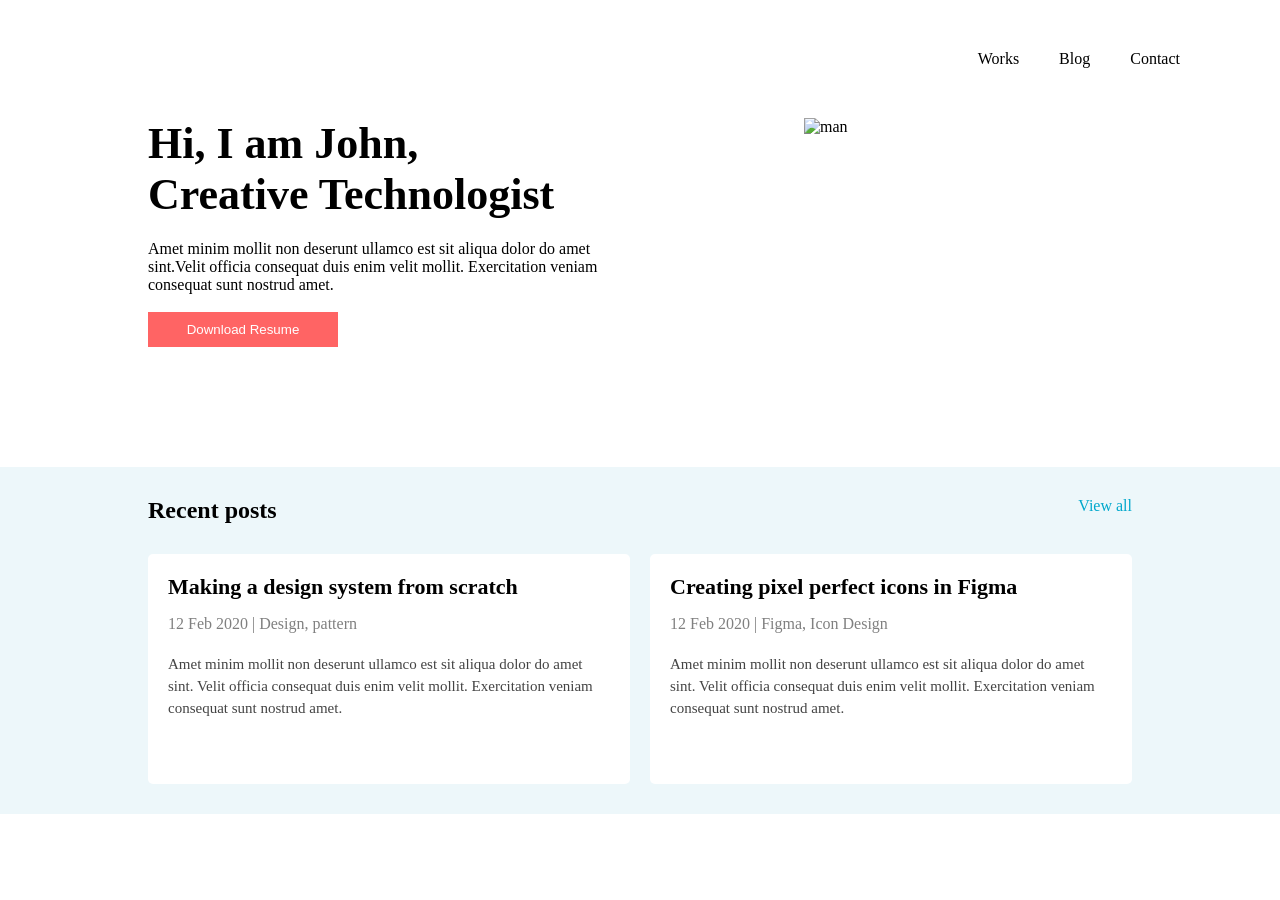
==== index.html @ c9267188 "index.html" ====
<!DOCTYPE html>
<html lang="en">

<head>
    <meta charset="UTF-8">
    <meta name="viewport" content="width=device-width, initial-scale=1.0">
    <title>Welcome To My Portfolio UI web</title>
    <style>
        * {
            margin: 0;
            padding: 0;
            box-sizing: border-box;
        }

        .list {
            list-style: none;
            display: flex;
            gap: 40px;
            justify-content: end;
            margin: 50px 100px 50px 100px;
        }

        .left {
            width: 50%;
            margin-left: 148px;
        }

        .right {
            width: 50%;
        }

        .select {
            display: flex;
            gap: 180px;
            margin-bottom:60px;
            padding-bottom:60px;
        }

        .button {
            background-color: #ff6464;
            color: #ffffff;
            border: none;
           
            border-radius: 0px;
            padding: 10px;
            margin-top: 18px;
            width: 190px;

        }
        .right img{
    width: 300px;
    max-width: 100%;
}

        .recent-posts {
            background-color: #edf7fa;
            padding: 30px 148px;
        }

        .top {
            display: flex;
            justify-content: space-between;
            margin-bottom: 30px;
            
        }

        .top h2 {
            font-size: 24px;
        }

        .top a {
            text-decoration: none;
            color: #00a8cc;
        }

        .cards {
            display: flex;
            gap: 20px;
            align-items:stretch;
        }

        .card {
            background-color: white;
            padding: 20px;
            width:50%;
            border-radius: 5px;
            height:230px;
        }

        .card h3 {
            font-size: 22px;
            margin-bottom:15px;
        }

        .info {
            margin-bottom: 20px;
            color: gray;
        }

        .card p {
            line-height: 22px;
            font-size:15px;
            color: #444;
        }
    </style>
</head>

<body>
    <header>
        <nav>
            <ul class="list">
                <li>Works</li>
                <li>Blog</li>
                <li>Contact</li>
            </ul>
        </nav>
    </header>
    <section class="select">
        <div class="left">
            <h2 style="font-size:44px;">Hi, I am John,<br>
                Creative Technologist</h2>
            <p style="margin-top:20px;">Amet minim mollit non deserunt ullamco est sit aliqua dolor do amet <br>
                sint.Velit officia consequat duis
                enim velit mollit. Exercitation veniam <br> consequat sunt nostrud amet.</p>

            <button class="button">Download Resume</button>
        </div>
        <div class="right">
            <img src="/Images/manpic.png" alt="man">
        </div>
    </section>
    <section class="recent-posts">
        <div class="top">
            <h2>Recent posts</h2>
            <a href="">View all</a>
        </div>
        <div class="cards">

            <div class="card">
                <h3>Making a design system from scratch</h3>
                <div class="info">
                    12 Feb 2020 | Design, pattern
                </div>
                <p>
                    Amet minim mollit non deserunt ullamco est sit aliqua dolor do amet sint. Velit officia consequat
                    duis enim velit mollit. Exercitation veniam consequat sunt nostrud amet.
                </p>
            </div>
            <div class="card">
                <h3>Creating pixel perfect icons in Figma</h3>
                <div class="info">
                    12 Feb 2020 | Figma, Icon Design
                </div>
                <p>
                    Amet minim mollit non deserunt ullamco est sit aliqua dolor do amet sint. Velit officia consequat
                    duis enim velit mollit. Exercitation veniam consequat sunt nostrud amet.
                </p>
            </div>
        </div>
    </section>
</body>

</html>
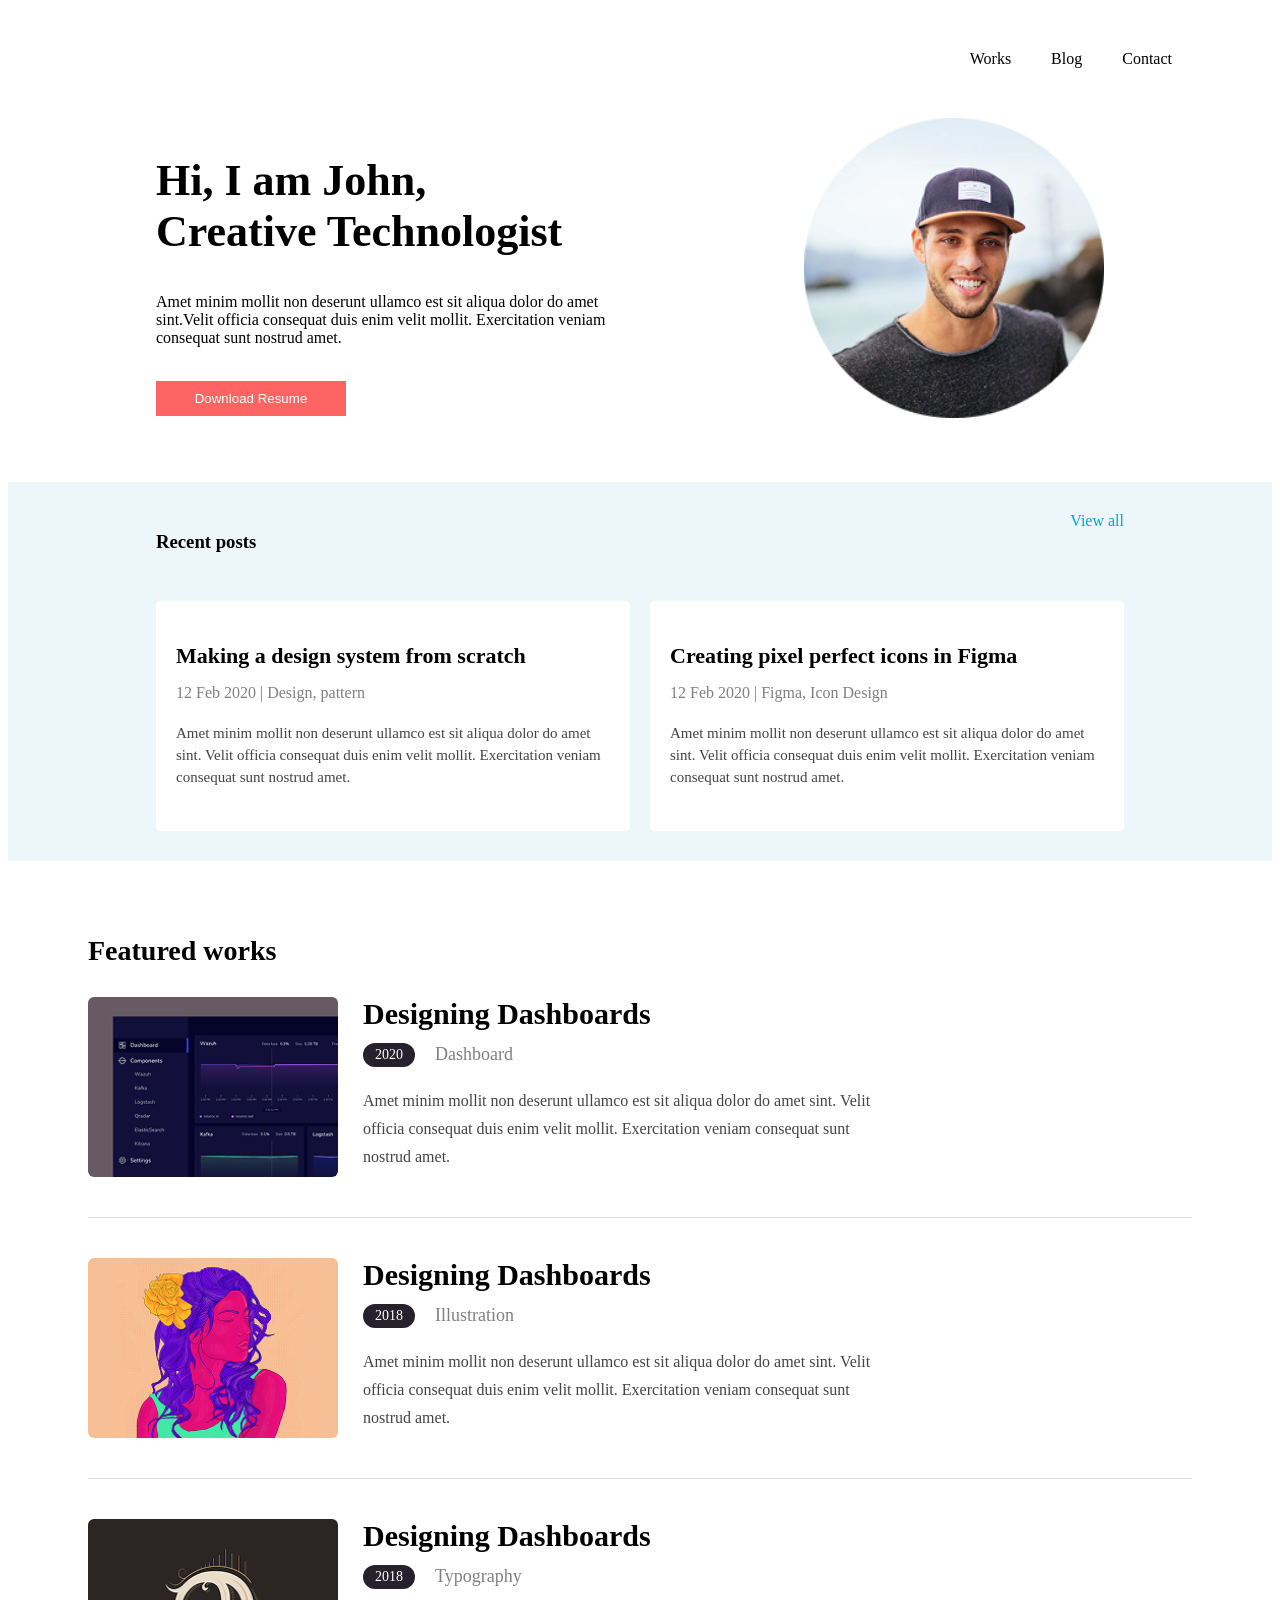
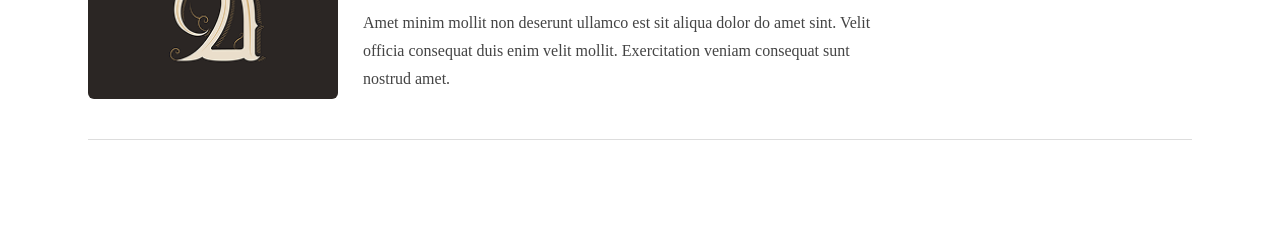
==== commit 1e7edd76: "add image in website" ====
--- a/index.html
+++ b/index.html
@@ -7,7 +7,7 @@
     <title>Welcome To My Portfolio UI web</title>
     <style>
         * {
-            margin: 0;
+
             padding: 0;
             box-sizing: border-box;
         }
@@ -29,28 +29,34 @@
             width: 50%;
         }
 
-        .select {
+        ul a {
+            text-decoration: none;
+            color: black;
+        }
+
+        .heroselect {
             display: flex;
             gap: 180px;
-            margin-bottom:60px;
-            padding-bottom:60px;
+            margin-bottom: 60px;
+
         }
 
         .button {
             background-color: #ff6464;
             color: #ffffff;
             border: none;
-           
+
             border-radius: 0px;
             padding: 10px;
             margin-top: 18px;
             width: 190px;
 
         }
-        .right img{
-    width: 300px;
-    max-width: 100%;
-}
+
+        .right img {
+            width: 300px;
+            max-width: 100%;
+        }
 
         .recent-posts {
             background-color: #edf7fa;
@@ -61,7 +67,7 @@
             display: flex;
             justify-content: space-between;
             margin-bottom: 30px;
-            
+
         }
 
         .top h2 {
@@ -76,20 +82,20 @@
         .cards {
             display: flex;
             gap: 20px;
-            align-items:stretch;
+            align-items: stretch;
         }
 
         .card {
             background-color: white;
             padding: 20px;
-            width:50%;
+            width: 50%;
             border-radius: 5px;
-            height:230px;
+            height: 230px;
         }
 
         .card h3 {
             font-size: 22px;
-            margin-bottom:15px;
+            margin-bottom: 15px;
         }
 
         .info {
@@ -99,8 +105,55 @@
 
         .card p {
             line-height: 22px;
-            font-size:15px;
+            font-size: 15px;
             color: #444;
+        }
+        .featured{
+            padding:50px 80px;
+        }
+        .featured h2{
+            margin-bottom:30px;
+            font-size:28px;
+        }
+        .work{
+            display:flex;
+            gap:25px;
+            margin-bottom: 40px;
+            border-bottom: 1px solid #ddd;
+            padding-bottom:30px;
+        }
+        .work img{
+            width: 250px;
+            height: 180px;
+            object-fit: cover;
+            border-radius:6px;
+        }
+        .content h3{
+            font-size: 30px;
+            margin-bottom: 15px;
+            margin: 0px;
+        }
+        .info{
+            display: flex;
+            align-items: center;
+            gap: 20px;
+            margin-bottom: 20px;
+            margin-top:12px;
+        }
+        .year{
+            background-color:rgba(14, 11, 24, 0.9);
+            color:white;
+            padding: 4px 12px;
+            border-radius: 20px;
+            font-size: 14px;
+        }
+        .category{
+            color:gray;
+            font-size: 18px;
+        }
+        .content p{
+            line-height: 28px;
+            color:#444;
         }
     </style>
 </head>
@@ -109,13 +162,13 @@
     <header>
         <nav>
             <ul class="list">
-                <li>Works</li>
-                <li>Blog</li>
-                <li>Contact</li>
+                <a href="">Works</a>
+                <a href="">Blog</a>
+                <a href="">Contact</a>
             </ul>
         </nav>
     </header>
-    <section class="select">
+    <section class="heroselect">
         <div class="left">
             <h2 style="font-size:44px;">Hi, I am John,<br>
                 Creative Technologist</h2>
@@ -131,7 +184,7 @@
     </section>
     <section class="recent-posts">
         <div class="top">
-            <h2>Recent posts</h2>
+            <h3>Recent posts</h3>
             <a href="">View all</a>
         </div>
         <div class="cards">
@@ -158,6 +211,45 @@
             </div>
         </div>
     </section>
+    <section class="featured">
+        <h2>Featured works</h2>
+        <div class="work">
+            <img src="/Images/workimage.png" alt="workimg">
+            <div class="content">
+                <h3>Designing Dashboards</h3>
+                <div class="info">
+                    <span class="year">2020</span>
+                    <span class="category">Dashboard</span>
+                </div>
+                <p>Amet minim mollit non deserunt ullamco est sit aliqua dolor do amet sint. Velit <br> officia consequat
+                    duis enim velit mollit. Exercitation veniam consequat sunt <br> nostrud amet.</p>
+            </div>
+        </div>
+         <div class="work">
+            <img src="/Images/girlpic.png" alt="girlpic">
+            <div class="content">
+                <h3>Designing Dashboards</h3>
+                <div class="info">
+                    <span class="year">2018</span>
+                    <span class="category">Illustration</span>
+                </div>
+                <p>Amet minim mollit non deserunt ullamco est sit aliqua dolor do amet sint. Velit <br> officia consequat
+                    duis enim velit mollit. Exercitation veniam consequat sunt <br> nostrud amet.</p>
+            </div>
+        </div>
+        <div class="work">
+            <img src="/Images/designlogo.png" alt="designlogo">
+            <div class="content">
+                <h3>Designing Dashboards</h3>
+                <div class="info">
+                    <span class="year">2018</span>
+                    <span class="category">Typography</span>
+                </div>
+                <p>Amet minim mollit non deserunt ullamco est sit aliqua dolor do amet sint. Velit <br> officia consequat
+                    duis enim velit mollit. Exercitation veniam consequat sunt <br> nostrud amet.</p>
+            </div>
+        </div>
+    </section>
 </body>
 
 </html>
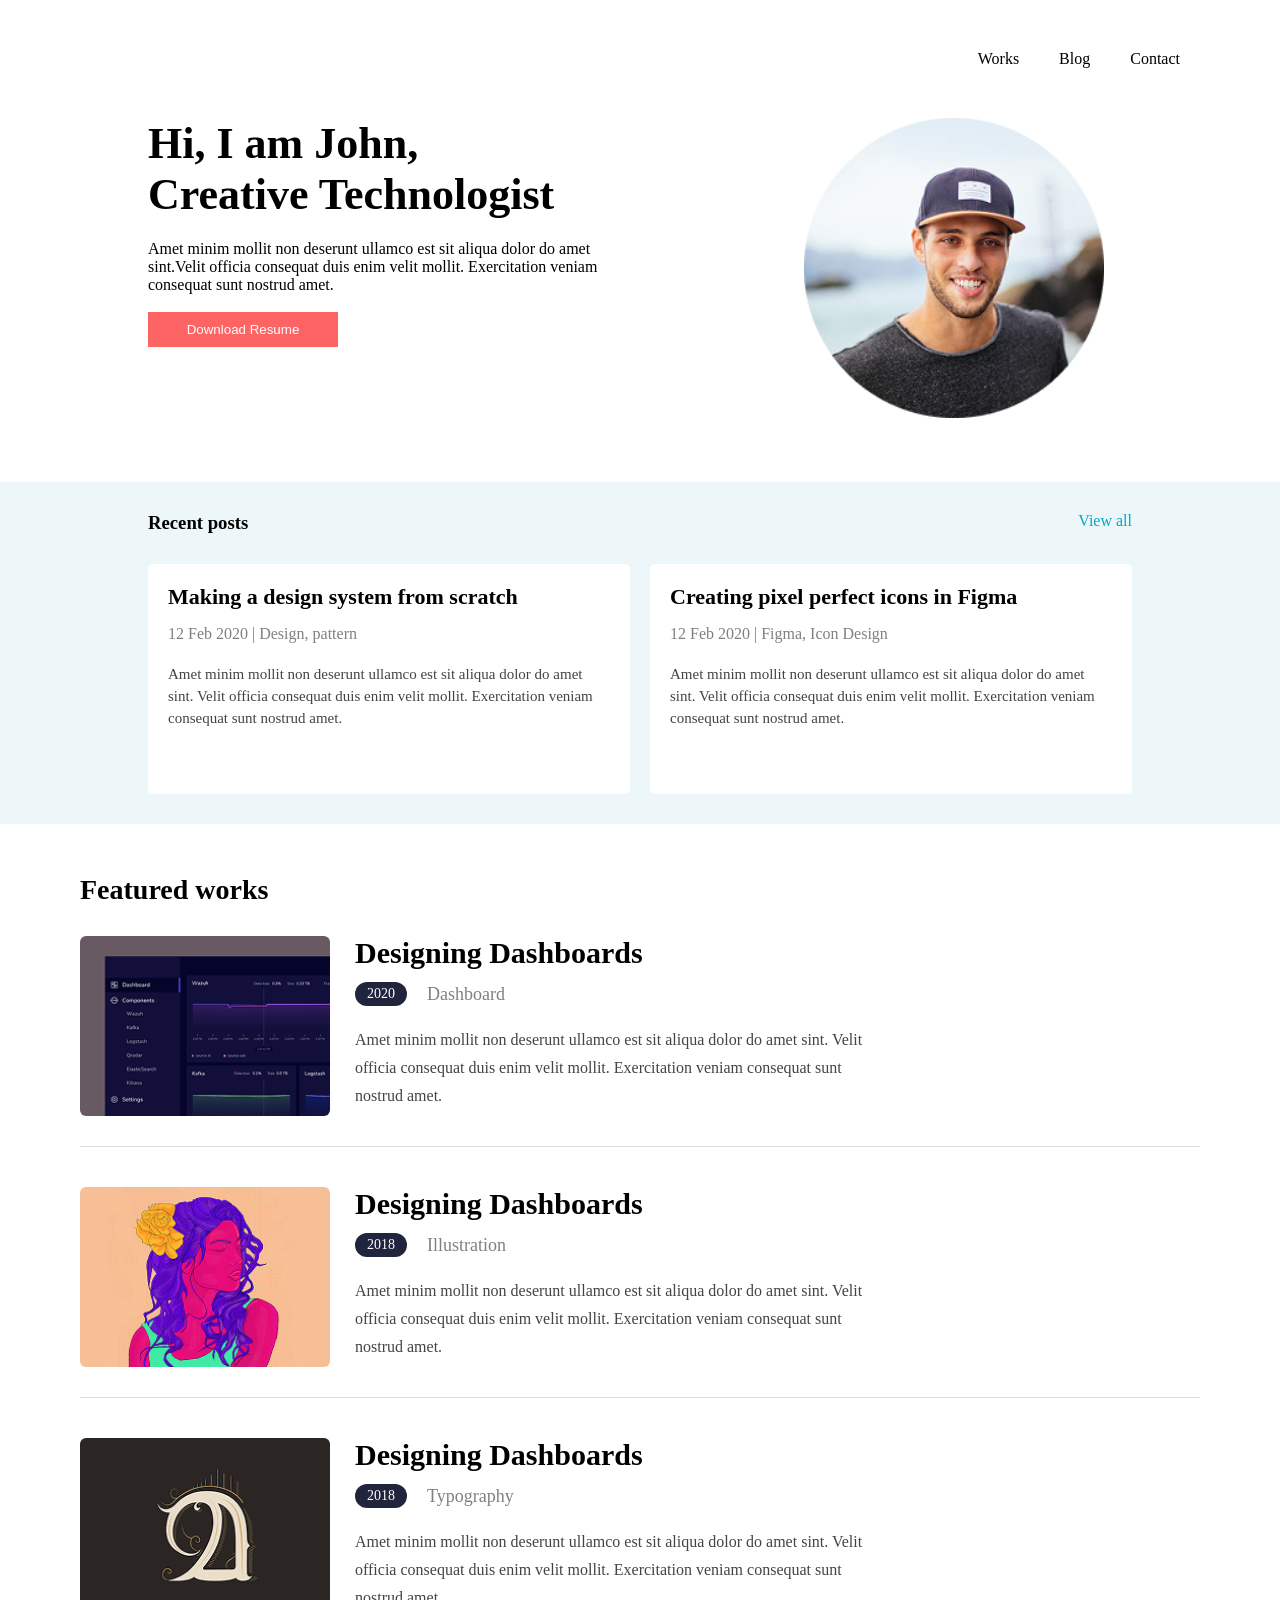
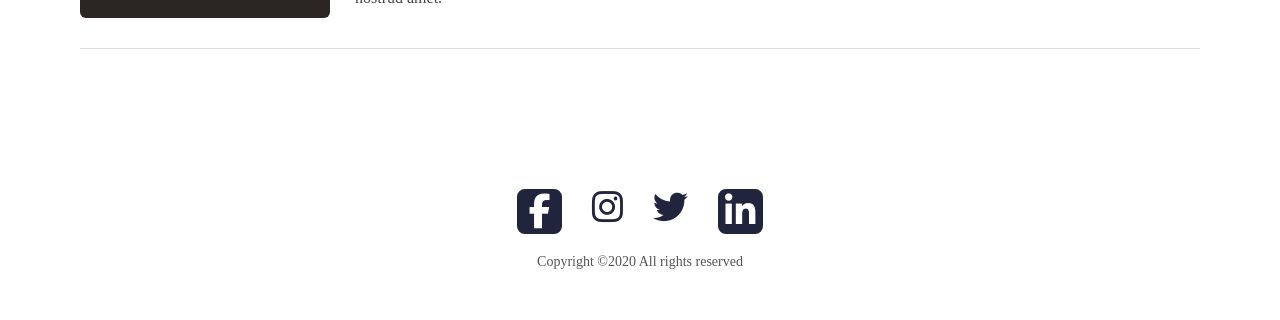
==== commit 1d7005a6: "compelete design" ====
--- a/index.html
+++ b/index.html
@@ -4,10 +4,11 @@
 <head>
     <meta charset="UTF-8">
     <meta name="viewport" content="width=device-width, initial-scale=1.0">
+    <link rel="stylesheet" href="https://cdnjs.cloudflare.com/ajax/libs/font-awesome/6.5.1/css/all.min.css">
     <title>Welcome To My Portfolio UI web</title>
     <style>
         * {
-
+            margin: 0;
             padding: 0;
             box-sizing: border-box;
         }
@@ -108,52 +109,95 @@
             font-size: 15px;
             color: #444;
         }
-        .featured{
-            padding:50px 80px;
-        }
-        .featured h2{
-            margin-bottom:30px;
-            font-size:28px;
-        }
-        .work{
-            display:flex;
-            gap:25px;
+
+        .featured {
+            padding: 50px 80px;
+        }
+
+        .featured h2 {
+            margin-bottom: 30px;
+            font-size: 28px;
+        }
+
+        .work {
+            display: flex;
+            gap: 25px;
             margin-bottom: 40px;
             border-bottom: 1px solid #ddd;
-            padding-bottom:30px;
-        }
-        .work img{
+            padding-bottom: 30px;
+        }
+
+        .work img {
             width: 250px;
             height: 180px;
             object-fit: cover;
-            border-radius:6px;
-        }
-        .content h3{
+            border-radius: 6px;
+        }
+
+        .content h3 {
             font-size: 30px;
             margin-bottom: 15px;
             margin: 0px;
         }
-        .info{
+
+        .info {
             display: flex;
             align-items: center;
             gap: 20px;
             margin-bottom: 20px;
-            margin-top:12px;
-        }
-        .year{
-            background-color:rgba(14, 11, 24, 0.9);
-            color:white;
+            margin-top: 12px;
+        }
+
+        .year {
+            background-color: #21243d;
+            color: white;
             padding: 4px 12px;
             border-radius: 20px;
             font-size: 14px;
         }
-        .category{
-            color:gray;
+
+        .category {
+            color: gray;
             font-size: 18px;
         }
-        .content p{
+
+        .content p {
             line-height: 28px;
-            color:#444;
+            color: #444;
+        }
+
+        .footer {
+            text-align: center;
+            padding: 50px 0;
+        }
+
+        .icons {
+            display: flex;
+            justify-content: center;
+            gap: 30px;
+            margin-bottom: 20px;
+        }
+
+        .icons a {
+            color: #21243d;
+            font-size: 35px;
+            text-decoration: none;
+        }
+.icon-type{
+    background-color: #21243d;
+    color:white;
+     border: 2px solid #21243d;
+    padding: 10px;
+    border-radius: 8px;
+    width: 45px;
+    height: 45px;
+    display: flex;
+    justify-content: center;
+    align-items: center;
+}
+        .footer p {
+            font-size: 14px;
+            color: #555;
         }
     </style>
 </head>
@@ -162,9 +206,9 @@
     <header>
         <nav>
             <ul class="list">
-                <a href="">Works</a>
-                <a href="">Blog</a>
-                <a href="">Contact</a>
+                <li> <a href="">Works</a></li>
+                <li> <a href="">Blog</a></li>
+                <li><a href="">Contact</a></li>
             </ul>
         </nav>
     </header>
@@ -221,11 +265,12 @@
                     <span class="year">2020</span>
                     <span class="category">Dashboard</span>
                 </div>
-                <p>Amet minim mollit non deserunt ullamco est sit aliqua dolor do amet sint. Velit <br> officia consequat
+                <p>Amet minim mollit non deserunt ullamco est sit aliqua dolor do amet sint. Velit <br> officia
+                    consequat
                     duis enim velit mollit. Exercitation veniam consequat sunt <br> nostrud amet.</p>
             </div>
         </div>
-         <div class="work">
+        <div class="work">
             <img src="/Images/girlpic.png" alt="girlpic">
             <div class="content">
                 <h3>Designing Dashboards</h3>
@@ -233,7 +278,8 @@
                     <span class="year">2018</span>
                     <span class="category">Illustration</span>
                 </div>
-                <p>Amet minim mollit non deserunt ullamco est sit aliqua dolor do amet sint. Velit <br> officia consequat
+                <p>Amet minim mollit non deserunt ullamco est sit aliqua dolor do amet sint. Velit <br> officia
+                    consequat
                     duis enim velit mollit. Exercitation veniam consequat sunt <br> nostrud amet.</p>
             </div>
         </div>
@@ -245,11 +291,29 @@
                     <span class="year">2018</span>
                     <span class="category">Typography</span>
                 </div>
-                <p>Amet minim mollit non deserunt ullamco est sit aliqua dolor do amet sint. Velit <br> officia consequat
+                <p>Amet minim mollit non deserunt ullamco est sit aliqua dolor do amet sint. Velit <br> officia
+                    consequat
                     duis enim velit mollit. Exercitation veniam consequat sunt <br> nostrud amet.</p>
             </div>
         </div>
     </section>
+    <footer class="footer">
+        <div class="icons">
+            <a href="" class="icon-type">
+                <i class="fa-brands fa-facebook-f" style="color: white;"></i>
+            </a>
+            <a href="">
+                <i class="fa-brands fa-instagram"></i>
+            </a>
+            <a href="">
+                <i class="fa-brands fa-twitter"></i>
+            </a>
+            <a href="" class="icon-type">
+                <i class="fa-brands fa-linkedin-in" style="color: white;"></i>
+            </a>
+        </div>
+        <p>Copyright ©2020 All rights reserved </p>
+    </footer>
 </body>
 
 </html>
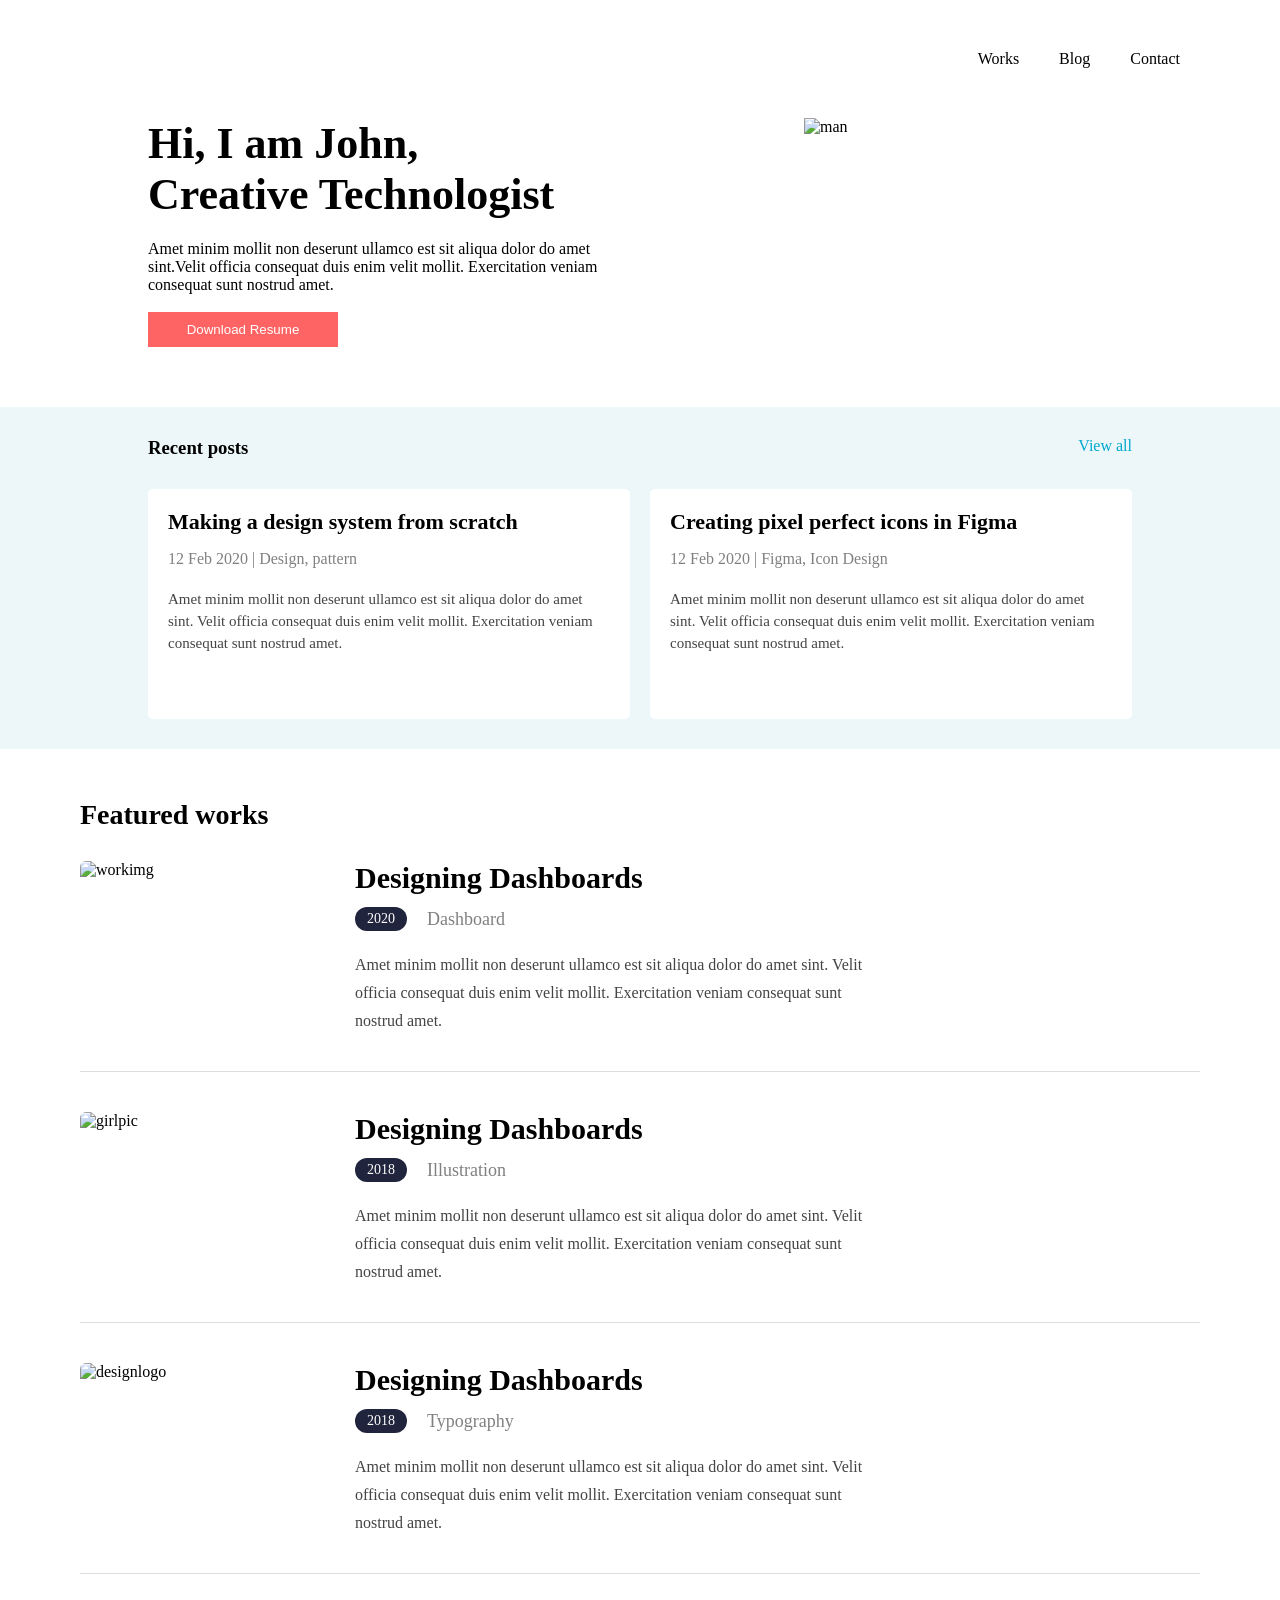
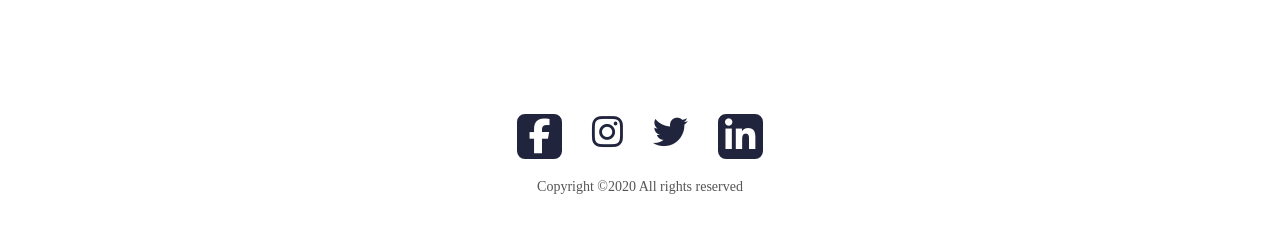
==== commit ae48d66a: "change folder name" ====
--- a/index.html
+++ b/index.html
@@ -223,7 +223,7 @@
             <button class="button">Download Resume</button>
         </div>
         <div class="right">
-            <img src="/Images/manpic.png" alt="man">
+            <img src="images/manpic.png" alt="man">
         </div>
     </section>
     <section class="recent-posts">
@@ -258,7 +258,7 @@
     <section class="featured">
         <h2>Featured works</h2>
         <div class="work">
-            <img src="/Images/workimage.png" alt="workimg">
+            <img src="images/workimage.png" alt="workimg">
             <div class="content">
                 <h3>Designing Dashboards</h3>
                 <div class="info">
@@ -271,7 +271,7 @@
             </div>
         </div>
         <div class="work">
-            <img src="/Images/girlpic.png" alt="girlpic">
+            <img src="images/girlpic.png" alt="girlpic">
             <div class="content">
                 <h3>Designing Dashboards</h3>
                 <div class="info">
@@ -284,7 +284,7 @@
             </div>
         </div>
         <div class="work">
-            <img src="/Images/designlogo.png" alt="designlogo">
+            <img src="images/designlogo.png" alt="designlogo">
             <div class="content">
                 <h3>Designing Dashboards</h3>
                 <div class="info">
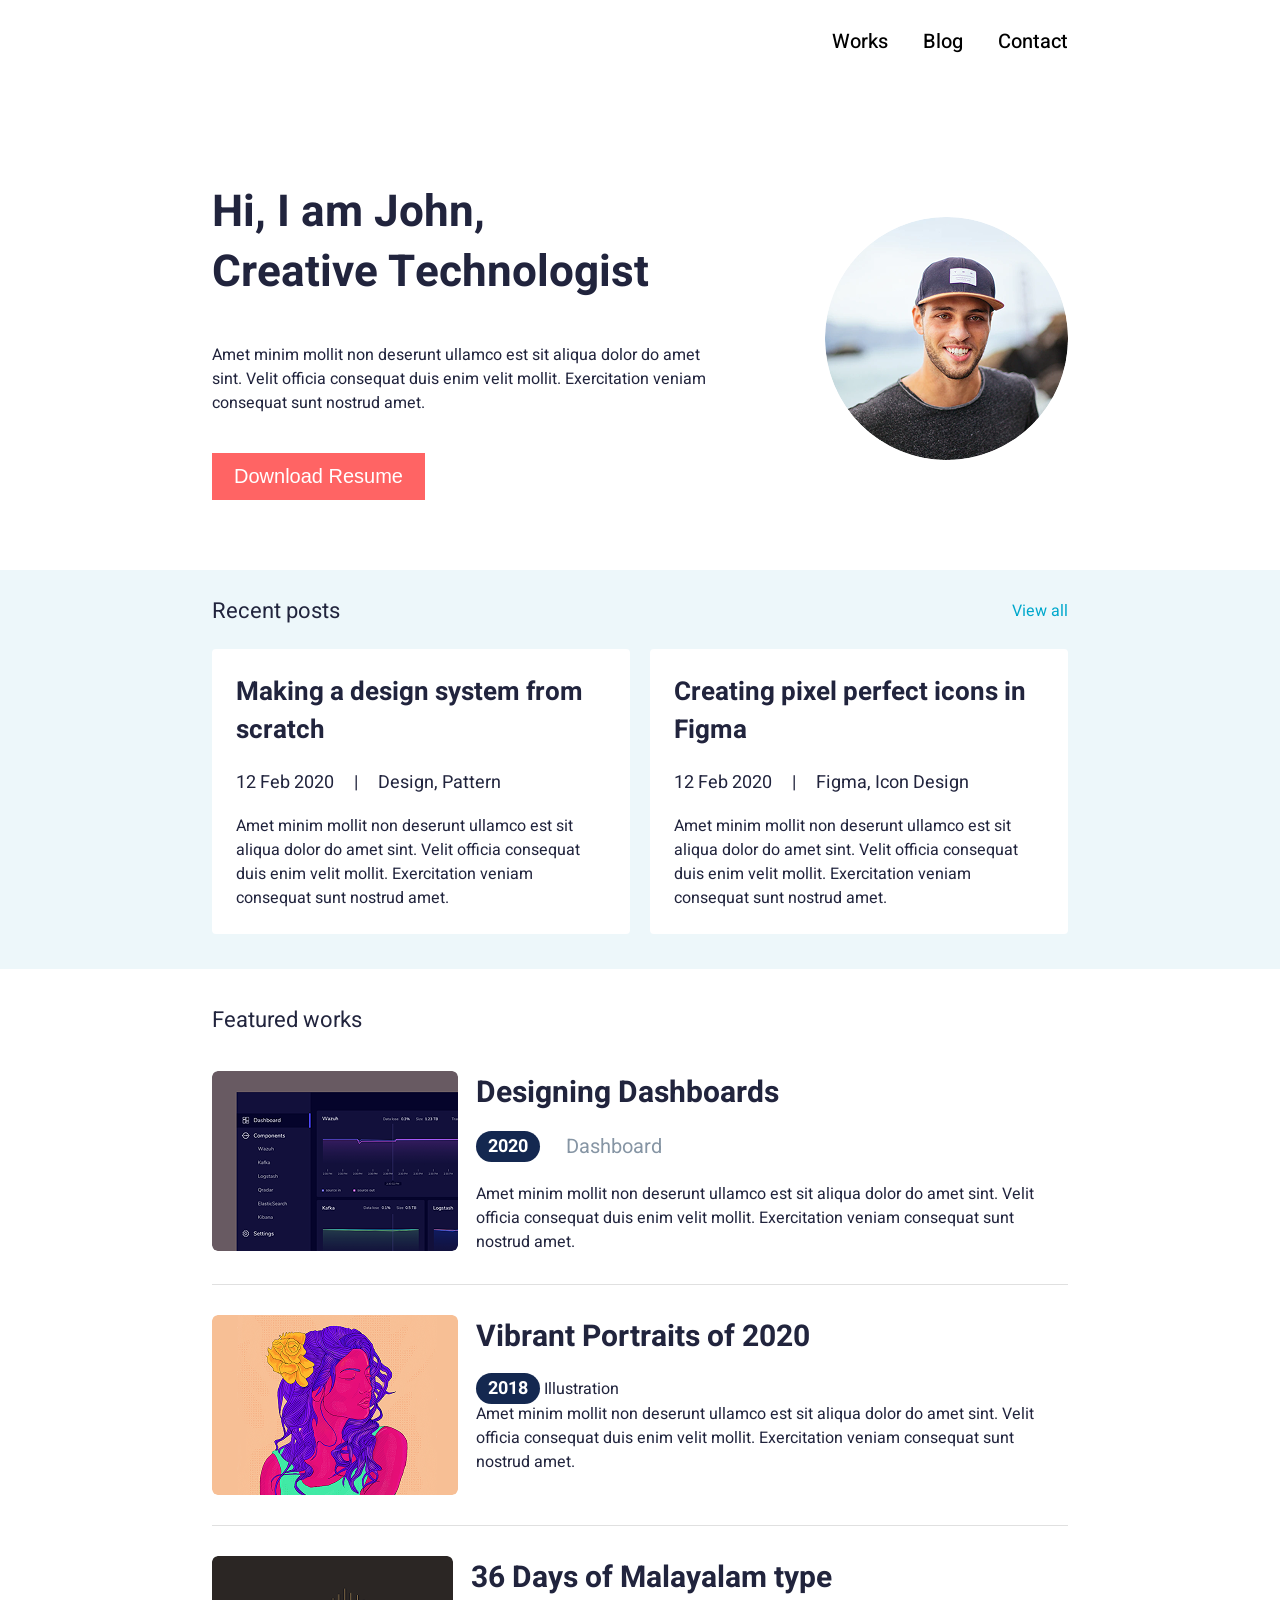
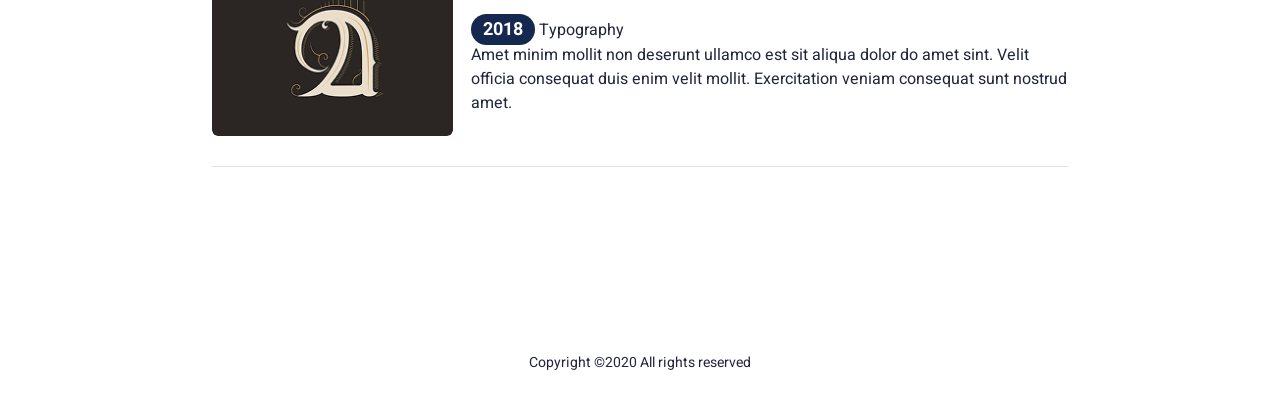
==== commit 58b59109: "Moved css to external file" ====
--- a/index.html
+++ b/index.html
@@ -4,316 +4,233 @@
 <head>
     <meta charset="UTF-8">
     <meta name="viewport" content="width=device-width, initial-scale=1.0">
-    <link rel="stylesheet" href="https://cdnjs.cloudflare.com/ajax/libs/font-awesome/6.5.1/css/all.min.css">
-    <title>Welcome To My Portfolio UI web</title>
-    <style>
-        * {
-            margin: 0;
-            padding: 0;
-            box-sizing: border-box;
-        }
-
-        .list {
-            list-style: none;
-            display: flex;
-            gap: 40px;
-            justify-content: end;
-            margin: 50px 100px 50px 100px;
-        }
-
-        .left {
-            width: 50%;
-            margin-left: 148px;
-        }
-
-        .right {
-            width: 50%;
-        }
-
-        ul a {
-            text-decoration: none;
-            color: black;
-        }
-
-        .heroselect {
-            display: flex;
-            gap: 180px;
-            margin-bottom: 60px;
-
-        }
-
-        .button {
-            background-color: #ff6464;
-            color: #ffffff;
-            border: none;
-
-            border-radius: 0px;
-            padding: 10px;
-            margin-top: 18px;
-            width: 190px;
-
-        }
-
-        .right img {
-            width: 300px;
-            max-width: 100%;
-        }
-
-        .recent-posts {
-            background-color: #edf7fa;
-            padding: 30px 148px;
-        }
-
-        .top {
-            display: flex;
-            justify-content: space-between;
-            margin-bottom: 30px;
-
-        }
-
-        .top h2 {
-            font-size: 24px;
-        }
-
-        .top a {
-            text-decoration: none;
-            color: #00a8cc;
-        }
-
-        .cards {
-            display: flex;
-            gap: 20px;
-            align-items: stretch;
-        }
-
-        .card {
-            background-color: white;
-            padding: 20px;
-            width: 50%;
-            border-radius: 5px;
-            height: 230px;
-        }
-
-        .card h3 {
-            font-size: 22px;
-            margin-bottom: 15px;
-        }
-
-        .info {
-            margin-bottom: 20px;
-            color: gray;
-        }
-
-        .card p {
-            line-height: 22px;
-            font-size: 15px;
-            color: #444;
-        }
-
-        .featured {
-            padding: 50px 80px;
-        }
-
-        .featured h2 {
-            margin-bottom: 30px;
-            font-size: 28px;
-        }
-
-        .work {
-            display: flex;
-            gap: 25px;
-            margin-bottom: 40px;
-            border-bottom: 1px solid #ddd;
-            padding-bottom: 30px;
-        }
-
-        .work img {
-            width: 250px;
-            height: 180px;
-            object-fit: cover;
-            border-radius: 6px;
-        }
-
-        .content h3 {
-            font-size: 30px;
-            margin-bottom: 15px;
-            margin: 0px;
-        }
-
-        .info {
-            display: flex;
-            align-items: center;
-            gap: 20px;
-            margin-bottom: 20px;
-            margin-top: 12px;
-        }
-
-        .year {
-            background-color: #21243d;
-            color: white;
-            padding: 4px 12px;
-            border-radius: 20px;
-            font-size: 14px;
-        }
-
-        .category {
-            color: gray;
-            font-size: 18px;
-        }
-
-        .content p {
-            line-height: 28px;
-            color: #444;
-        }
-
-        .footer {
-            text-align: center;
-            padding: 50px 0;
-        }
-
-        .icons {
-            display: flex;
-            justify-content: center;
-            gap: 30px;
-            margin-bottom: 20px;
-        }
-
-        .icons a {
-            color: #21243d;
-            font-size: 35px;
-            text-decoration: none;
-        }
-.icon-type{
-    background-color: #21243d;
-    color:white;
-     border: 2px solid #21243d;
-    padding: 10px;
-    border-radius: 8px;
-    width: 45px;
-    height: 45px;
-    display: flex;
-    justify-content: center;
-    align-items: center;
-}
-        .footer p {
-            font-size: 14px;
-            color: #555;
-        }
-    </style>
+    <title> Welcome To My Portfolio UI Design</title>
+    <link href="https://fonts.googleapis.com/css2?family=Heebo:wght@400;500;700&display=swap" rel="stylesheet">
+    <link rel="stylesheet" href="style.css">
 </head>
 
 <body>
-    <header>
-        <nav>
-            <ul class="list">
-                <li> <a href="">Works</a></li>
-                <li> <a href="">Blog</a></li>
-                <li><a href="">Contact</a></li>
-            </ul>
-        </nav>
+
+    <header class="header">
+        <div class="container">
+
+            <nav class="navbar">
+                <ul class="nav-links">
+                    <li><a href="">Works</a></li>
+                    <li><a href="">Blog</a></li>
+                    <li><a href="">Contact</a></li>
+                </ul>
+            </nav>
+
+        </div>
     </header>
-    <section class="heroselect">
-        <div class="left">
-            <h2 style="font-size:44px;">Hi, I am John,<br>
-                Creative Technologist</h2>
-            <p style="margin-top:20px;">Amet minim mollit non deserunt ullamco est sit aliqua dolor do amet <br>
-                sint.Velit officia consequat duis
-                enim velit mollit. Exercitation veniam <br> consequat sunt nostrud amet.</p>
-
-            <button class="button">Download Resume</button>
-        </div>
-        <div class="right">
-            <img src="images/manpic.png" alt="man">
+
+    <section class="hero">
+        <div class="container hero-content">
+
+            <div class="left">
+
+                <h1>
+                    Hi, I am John,<br>
+                    Creative Technologist
+                </h1>
+
+                <p>
+                    Amet minim mollit non deserunt ullamco est sit aliqua dolor do amet
+                    sint. Velit officia consequat duis enim velit mollit. Exercitation
+                    veniam consequat sunt nostrud amet.
+                </p>
+
+                <button class="resume-btn">
+                    Download Resume
+                </button>
+
+            </div>
+
+            <div class="right">
+                <img src="Images/manpic.png" alt="John">
+            </div>
+
         </div>
     </section>
+
     <section class="recent-posts">
-        <div class="top">
-            <h3>Recent posts</h3>
-            <a href="">View all</a>
-        </div>
-        <div class="cards">
-
-            <div class="card">
-                <h3>Making a design system from scratch</h3>
-                <div class="info">
-                    12 Feb 2020 | Design, pattern
-                </div>
-                <p>
-                    Amet minim mollit non deserunt ullamco est sit aliqua dolor do amet sint. Velit officia consequat
-                    duis enim velit mollit. Exercitation veniam consequat sunt nostrud amet.
-                </p>
-            </div>
-            <div class="card">
-                <h3>Creating pixel perfect icons in Figma</h3>
-                <div class="info">
-                    12 Feb 2020 | Figma, Icon Design
-                </div>
-                <p>
-                    Amet minim mollit non deserunt ullamco est sit aliqua dolor do amet sint. Velit officia consequat
-                    duis enim velit mollit. Exercitation veniam consequat sunt nostrud amet.
-                </p>
-            </div>
-        </div>
+
+        <div class="container">
+
+            <div class="section-top">
+
+                <h2>Recent posts</h2>
+
+                <a href="">View all</a>
+
+            </div>
+
+            <div class="posts-card">
+
+                <div class="post-card">
+
+                    <h3>
+                        Making a design system from scratch
+                    </h3>
+
+                    <div class="card">
+                        <span>12 Feb 2020</span>
+                        <span>|</span>
+                        <span>Design, Pattern</span>
+                    </div>
+
+                    <p>
+                        Amet minim mollit non deserunt ullamco est sit aliqua dolor do amet
+                        sint. Velit officia consequat duis enim velit mollit.
+                        Exercitation veniam consequat sunt nostrud amet.
+                    </p>
+
+                </div>
+
+                <div class="post-card">
+
+                    <h3>
+                        Creating pixel perfect icons in Figma
+                    </h3>
+
+                    <div class="card">
+                        <span>12 Feb 2020</span>
+                        <span>|</span>
+                        <span>Figma, Icon Design</span>
+                    </div>
+
+                    <p>
+                        Amet minim mollit non deserunt ullamco est sit aliqua dolor do amet
+                        sint. Velit officia consequat duis enim velit mollit.
+                        Exercitation veniam consequat sunt nostrud amet.
+                    </p>
+
+                </div>
+
+            </div>
+
+        </div>
+
     </section>
+
     <section class="featured">
-        <h2>Featured works</h2>
-        <div class="work">
-            <img src="images/workimage.png" alt="workimg">
-            <div class="content">
-                <h3>Designing Dashboards</h3>
-                <div class="info">
-                    <span class="year">2020</span>
-                    <span class="category">Dashboard</span>
-                </div>
-                <p>Amet minim mollit non deserunt ullamco est sit aliqua dolor do amet sint. Velit <br> officia
-                    consequat
-                    duis enim velit mollit. Exercitation veniam consequat sunt <br> nostrud amet.</p>
-            </div>
-        </div>
-        <div class="work">
-            <img src="images/girlpic.png" alt="girlpic">
-            <div class="content">
-                <h3>Designing Dashboards</h3>
-                <div class="info">
-                    <span class="year">2018</span>
-                    <span class="category">Illustration</span>
-                </div>
-                <p>Amet minim mollit non deserunt ullamco est sit aliqua dolor do amet sint. Velit <br> officia
-                    consequat
-                    duis enim velit mollit. Exercitation veniam consequat sunt <br> nostrud amet.</p>
-            </div>
-        </div>
-        <div class="work">
-            <img src="images/designlogo.png" alt="designlogo">
-            <div class="content">
-                <h3>Designing Dashboards</h3>
-                <div class="info">
-                    <span class="year">2018</span>
-                    <span class="category">Typography</span>
-                </div>
-                <p>Amet minim mollit non deserunt ullamco est sit aliqua dolor do amet sint. Velit <br> officia
-                    consequat
-                    duis enim velit mollit. Exercitation veniam consequat sunt <br> nostrud amet.</p>
-            </div>
-        </div>
+
+        <div class="container">
+
+            <h2 class="featured-title">
+                Featured works
+            </h2>
+
+            <div class="work">
+
+                <img src="Images/workimage.png" alt="Dashboard">
+
+                <div class="work-content">
+
+                    <h3>Designing Dashboards</h3>
+
+                    <div class="works">
+
+                        <span class="year">2020</span>
+
+                        <span class="design">
+                            Dashboard
+                        </span>
+
+                    </div>
+
+                    <p>
+                        Amet minim mollit non deserunt ullamco est sit aliqua dolor do amet
+                        sint. Velit officia consequat duis enim velit mollit.
+                        Exercitation veniam consequat sunt nostrud amet.
+                    </p>
+
+                </div>
+
+            </div>
+
+            <div class="work">
+
+                <img src="Images/girlpic.png" alt="Portrait">
+
+                <div class="work-content">
+
+                    <h3>Vibrant Portraits of 2020</h3>
+
+                    <div class="work-meta">
+
+                        <span class="year">2018</span>
+
+                        <span class="category">
+                            Illustration
+                        </span>
+
+                    </div>
+
+                    <p>
+                        Amet minim mollit non deserunt ullamco est sit aliqua dolor do amet
+                        sint. Velit officia consequat duis enim velit mollit.
+                        Exercitation veniam consequat sunt nostrud amet.
+                    </p>
+
+                </div>
+
+            </div>
+
+            <div class="work">
+
+                <img src="Images/designlogo.png" alt="Typography">
+
+                <div class="work-content">
+
+                    <h3>36 Days of Malayalam type</h3>
+
+                    <div class="work-meta">
+
+                        <span class="year">2018</span>
+
+                        <span class="category">
+                            Typography
+                        </span>
+
+                    </div>
+
+                    <p>
+                        Amet minim mollit non deserunt ullamco est sit aliqua dolor do amet
+                        sint. Velit officia consequat duis enim velit mollit.
+                        Exercitation veniam consequat sunt nostrud amet.
+                    </p>
+
+                </div>
+
+            </div>
+
+        </div>
+
     </section>
+
     <footer class="footer">
-        <div class="icons">
-            <a href="" class="icon-type">
-                <i class="fa-brands fa-facebook-f" style="color: white;"></i>
-            </a>
-            <a href="">
-                <i class="fa-brands fa-instagram"></i>
-            </a>
-            <a href="">
-                <i class="fa-brands fa-twitter"></i>
-            </a>
-            <a href="" class="icon-type">
-                <i class="fa-brands fa-linkedin-in" style="color: white;"></i>
-            </a>
-        </div>
-        <p>Copyright ©2020 All rights reserved </p>
+
+        <div class="social-icons">
+
+            <a href="#"><i class="fa-brands fa-facebook-square"></i></a>
+
+            <a href="#"><i class="fa-brands fa-instagram"></i></a>
+
+            <a href="#"><i class="fa-brands fa-twitter"></i></a>
+
+            <a href="#"><i class="fa-brands fa-linkedin"></i></a>
+
+        </div>
+
+        <p>
+            Copyright ©2020 All rights reserved
+        </p>
+
     </footer>
+
 </body>
 
-</html>+</html>
+
--- a/style.css
+++ b/style.css
@@ -0,0 +1,208 @@
+*{
+    margin:0;
+    padding:0;
+    box-sizing:border-box;
+}
+
+body{
+    font-family:'Heebo',sans-serif;
+    color:#21243D;
+    background:#fff;
+}
+
+.container{
+    width:856px;
+    margin:auto;
+}
+.header{
+    padding:27px 60px;
+}
+
+.navbar{
+    display:flex;
+    justify-content:flex-end;
+}
+
+.nav-links{
+    display:flex;
+    list-style:none;
+    gap:35px;
+}
+
+.nav-links a{
+    text-decoration:none;
+    color:#000;
+    font-size:20px;
+    font-weight:500;
+}
+.hero{
+    padding-top:100px;
+    padding-bottom:70px;
+}
+
+.hero-content{
+    display:flex;
+    justify-content:space-between;
+    align-items:center;
+}
+
+.left{
+    max-width:500px;
+}
+
+.left h1{
+    font-size:44px;
+    line-height:60px;
+    font-weight:700;
+    margin-bottom:40px;
+}
+
+.left p{
+    font-size:16px;
+    line-height:24px;
+    margin-bottom:38px;
+}
+
+.resume-btn{
+    background:#FF6464;
+    color:#fff;
+    border:none;
+    padding:12px 22px;
+    font-size:20px;
+    font-weight:500;
+    cursor:pointer;
+}
+
+.right img{
+    width:243px;
+    height:243px;
+    border-radius:50%;
+    object-fit:cover;
+}
+.recent-posts{
+    background:#EDF7FA;
+    padding:25px 0 35px;
+}
+
+.section-top{
+    display:flex;
+    justify-content:space-between;
+    align-items:center;
+    margin-bottom:22px;
+}
+
+.section-top h2{
+    font-size:22px;
+    font-weight:400;
+}
+
+.section-top a{
+    text-decoration:none;
+    color:#00A8CC;
+    font-size:16px;
+}
+
+.posts-card{
+    display:flex;
+    gap:20px;
+}
+
+.post-card{
+    background:#fff;
+    padding:24px;
+    width:418px;
+    border-radius:4px;
+}
+
+.post-card h3{
+    font-size:26px;
+    line-height:38px;
+    margin-bottom:20px;
+}
+
+.card{
+    display:flex;
+    gap:20px;
+    margin-bottom:18px;
+    font-size:18px;
+}
+
+.post-card p{
+    font-size:16px;
+    line-height:24px;
+}
+.featured{
+    padding:35px 0 80px;
+}
+
+.featured-title{
+    font-size:22px;
+    font-weight:400;
+    margin-bottom:35px;
+}
+
+.work{
+    display:flex;
+    gap:18px;
+    padding-bottom:30px;
+    margin-bottom:30px;
+    border-bottom:1px solid #E0E0E0;
+}
+
+.work img{
+    width:246px;
+    height:180px;
+    object-fit:cover;
+    border-radius:6px;
+}
+
+.work-content h3{
+    font-size:30px;
+    margin-bottom:16px;
+}
+
+.works{
+    display:flex;
+    align-items:center;
+    gap:26px;
+    margin-bottom:20px;
+}
+
+.year{
+    background:#142850;
+    color:white;
+    padding:2px 12px;
+    border-radius:16px;
+    font-size:18px;
+    font-weight:700;
+}
+
+.design{
+    color:#8695A4;
+    font-size:20px;
+}
+
+.work-content p{
+    font-size:16px;
+    line-height:24px;
+}
+.footer{
+    text-align:center;
+    padding:50px 0 40px;
+}
+
+.social-icons{
+    display:flex;
+    justify-content:center;
+    gap:35px;
+    margin-bottom:25px;
+}
+
+.social-icons a{
+    color:#21243D;
+    font-size:30px;
+}
+
+.footer p{
+    font-size:14px;
+}
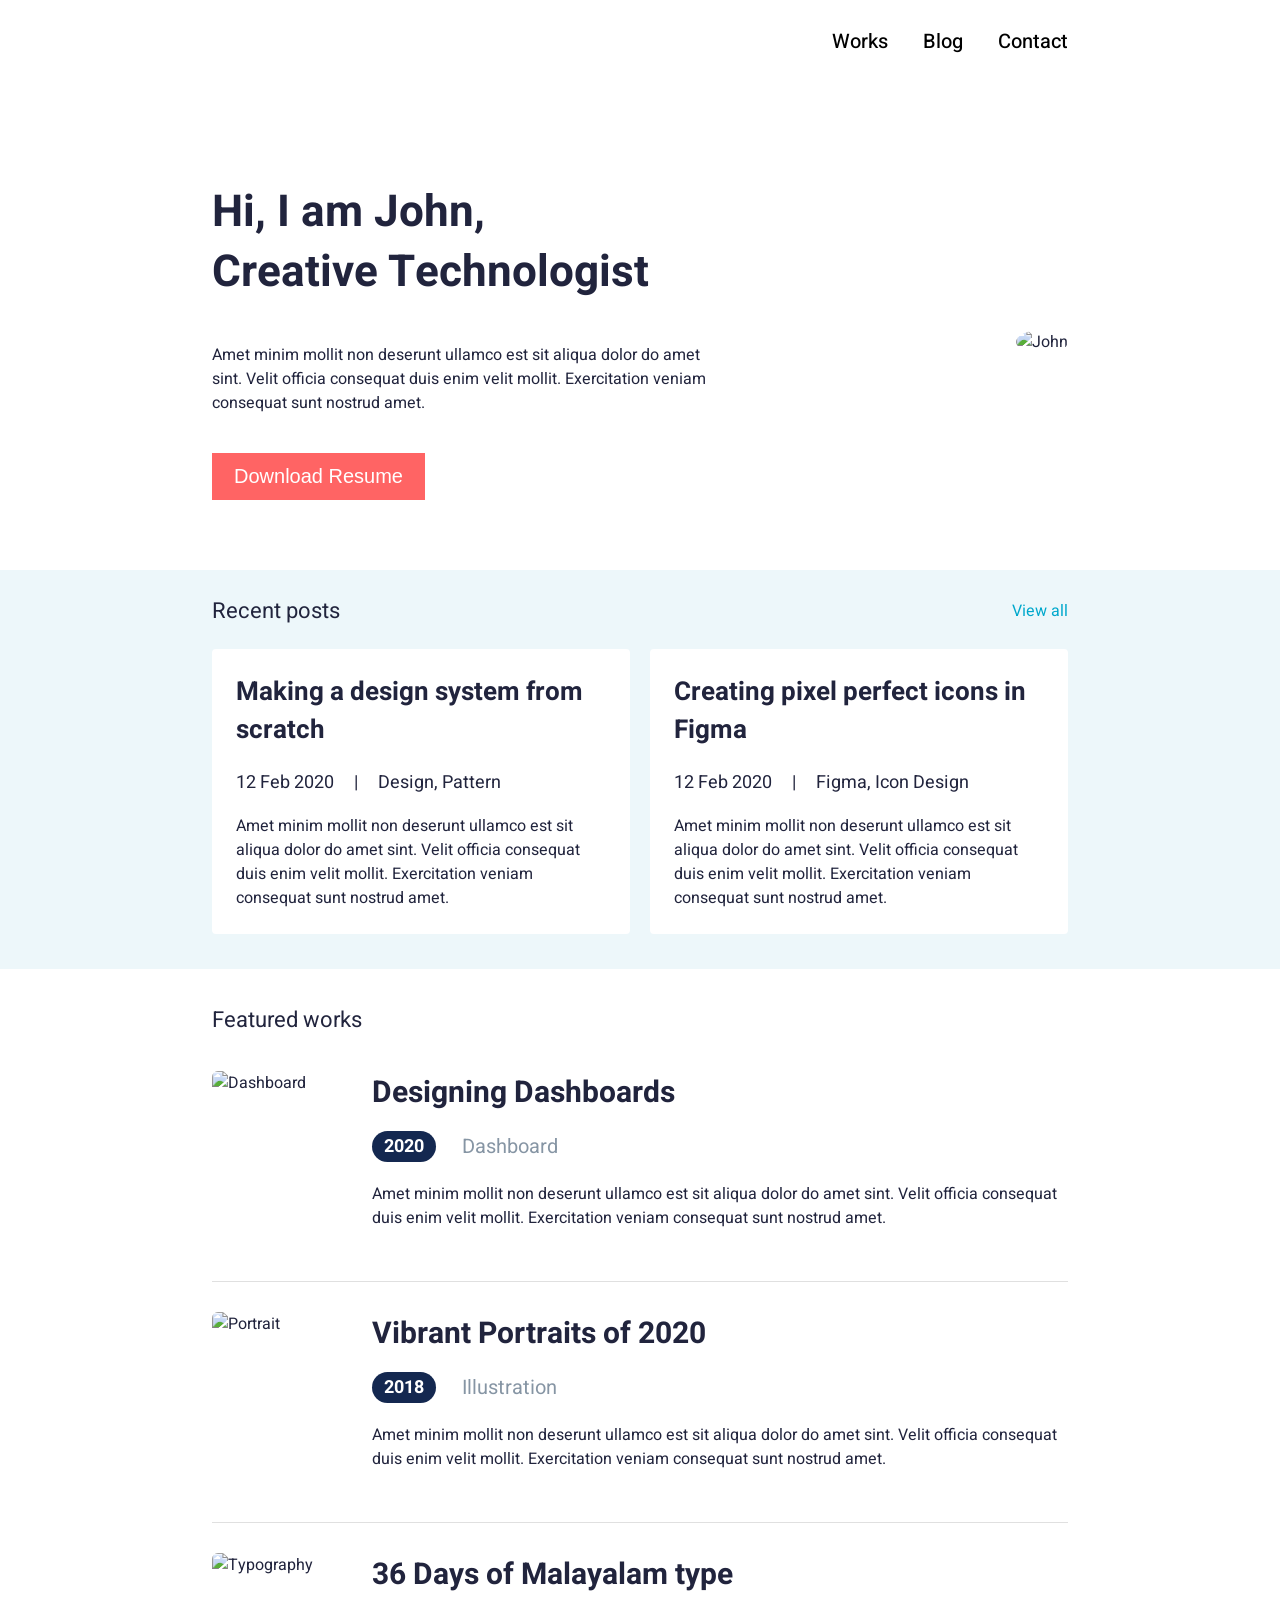
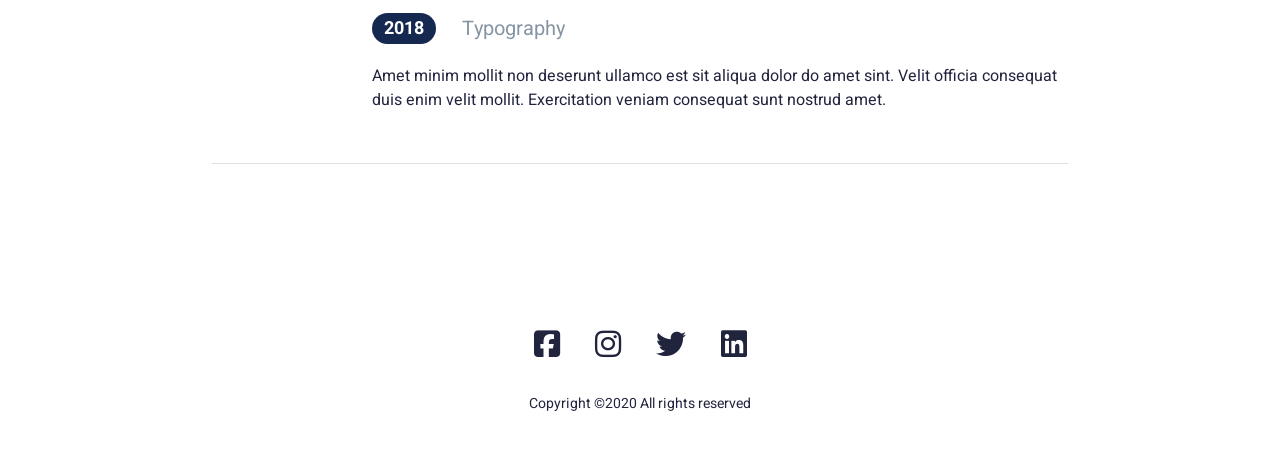
==== commit dce7c1f6: "code changing" ====
--- a/index.html
+++ b/index.html
@@ -5,6 +5,7 @@
     <meta charset="UTF-8">
     <meta name="viewport" content="width=device-width, initial-scale=1.0">
     <title> Welcome To My Portfolio UI Design</title>
+     <link rel="stylesheet" href="https://cdnjs.cloudflare.com/ajax/libs/font-awesome/6.5.1/css/all.min.css">
     <link href="https://fonts.googleapis.com/css2?family=Heebo:wght@400;500;700&display=swap" rel="stylesheet">
     <link rel="stylesheet" href="style.css">
 </head>
@@ -16,8 +17,8 @@
 
             <nav class="navbar">
                 <ul class="nav-links">
-                    <li><a href="">Works</a></li>
-                    <li><a href="">Blog</a></li>
+                    <li><a href="work.html">Works</a></li>
+                    <li><a href="blog.html">Blog</a></li>
                     <li><a href="">Contact</a></li>
                 </ul>
             </nav>
@@ -48,7 +49,7 @@
             </div>
 
             <div class="right">
-                <img src="Images/manpic.png" alt="John">
+                <img src="images/manpic.png" alt="John">
             </div>
 
         </div>
@@ -124,7 +125,7 @@
 
             <div class="work">
 
-                <img src="Images/workimage.png" alt="Dashboard">
+                <img src="images/workimage.png" alt="Dashboard">
 
                 <div class="work-content">
 
@@ -152,17 +153,17 @@
 
             <div class="work">
 
-                <img src="Images/girlpic.png" alt="Portrait">
+                <img src="images/girlpic.png" alt="Portrait">
 
                 <div class="work-content">
 
                     <h3>Vibrant Portraits of 2020</h3>
 
-                    <div class="work-meta">
+                    <div class="works">
 
                         <span class="year">2018</span>
 
-                        <span class="category">
+                        <span class="design">
                             Illustration
                         </span>
 
@@ -180,17 +181,17 @@
 
             <div class="work">
 
-                <img src="Images/designlogo.png" alt="Typography">
+                <img src="images/designlogo.png" alt="Typography">
 
                 <div class="work-content">
 
                     <h3>36 Days of Malayalam type</h3>
 
-                    <div class="work-meta">
+                    <div class="works">
 
                         <span class="year">2018</span>
 
-                        <span class="category">
+                        <span class="design">
                             Typography
                         </span>
 
@@ -205,7 +206,7 @@
                 </div>
 
             </div>
-
+ 
         </div>
 
     </section>
